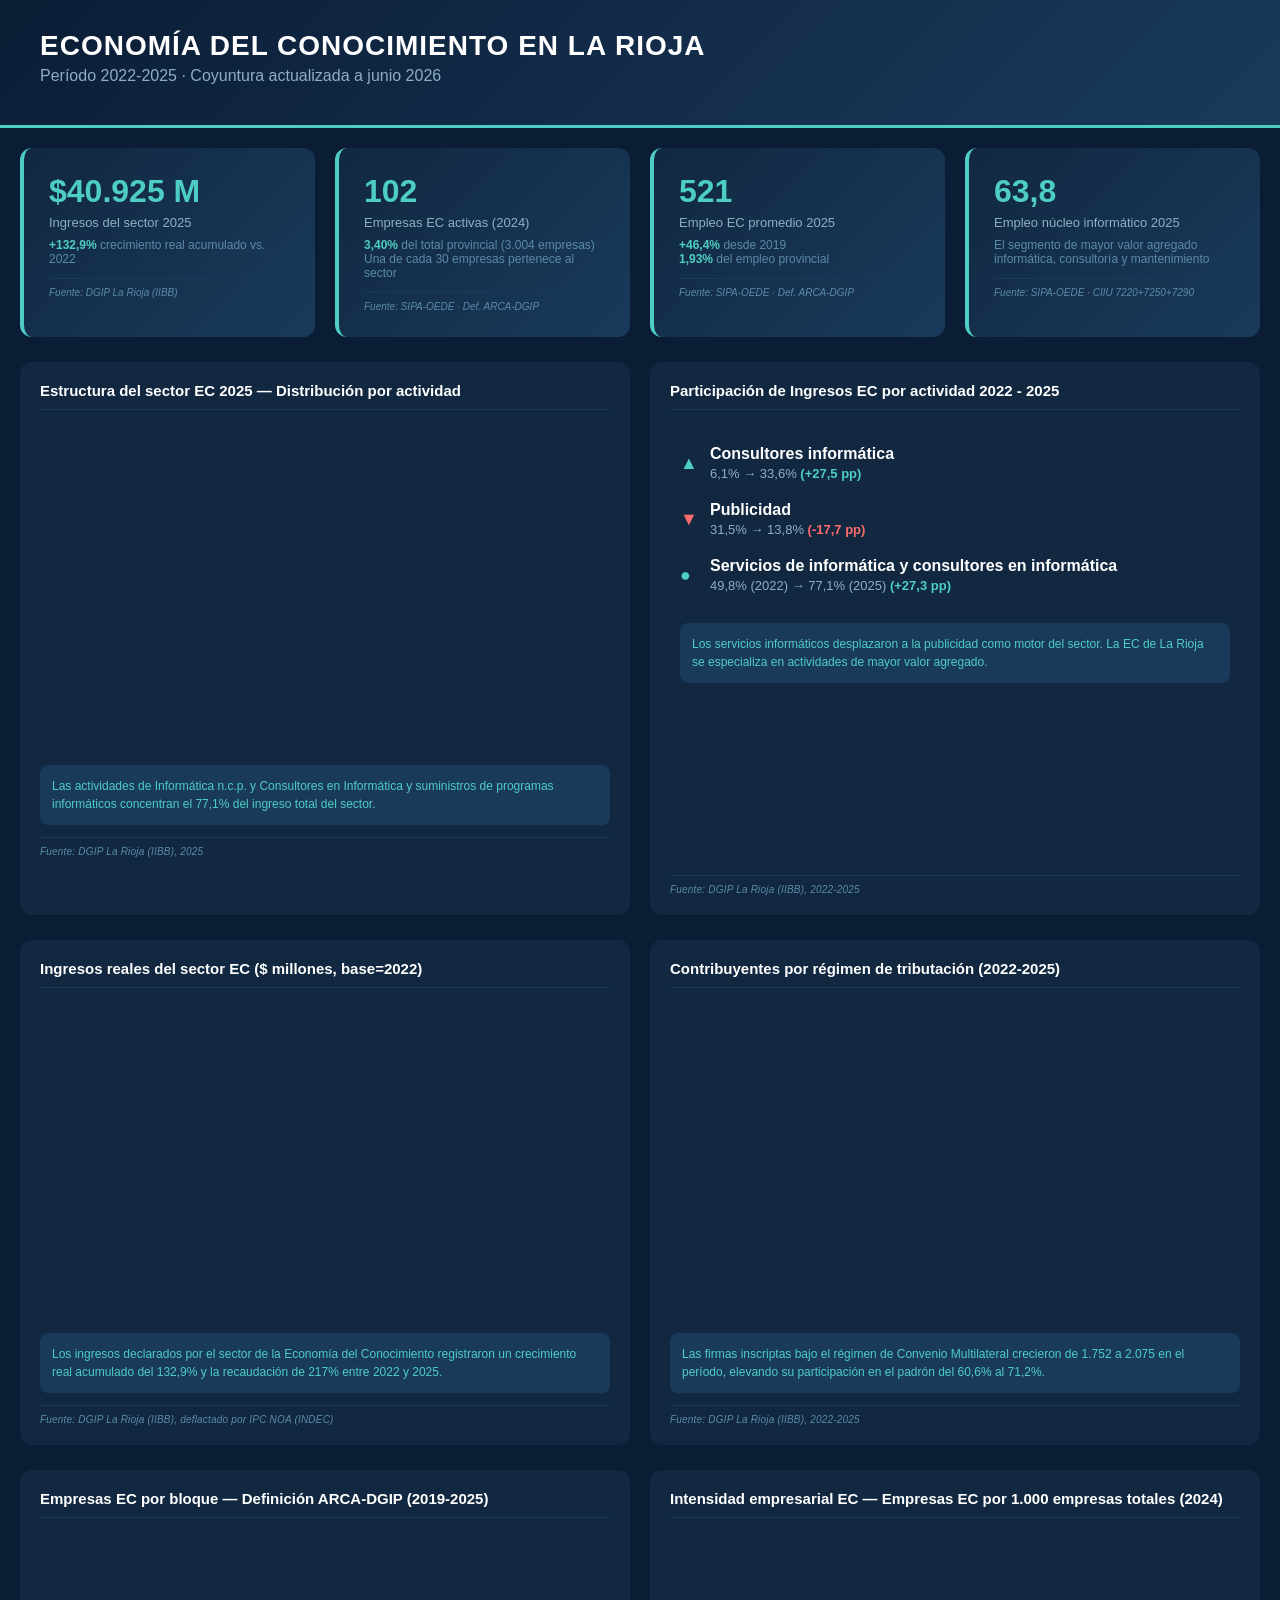
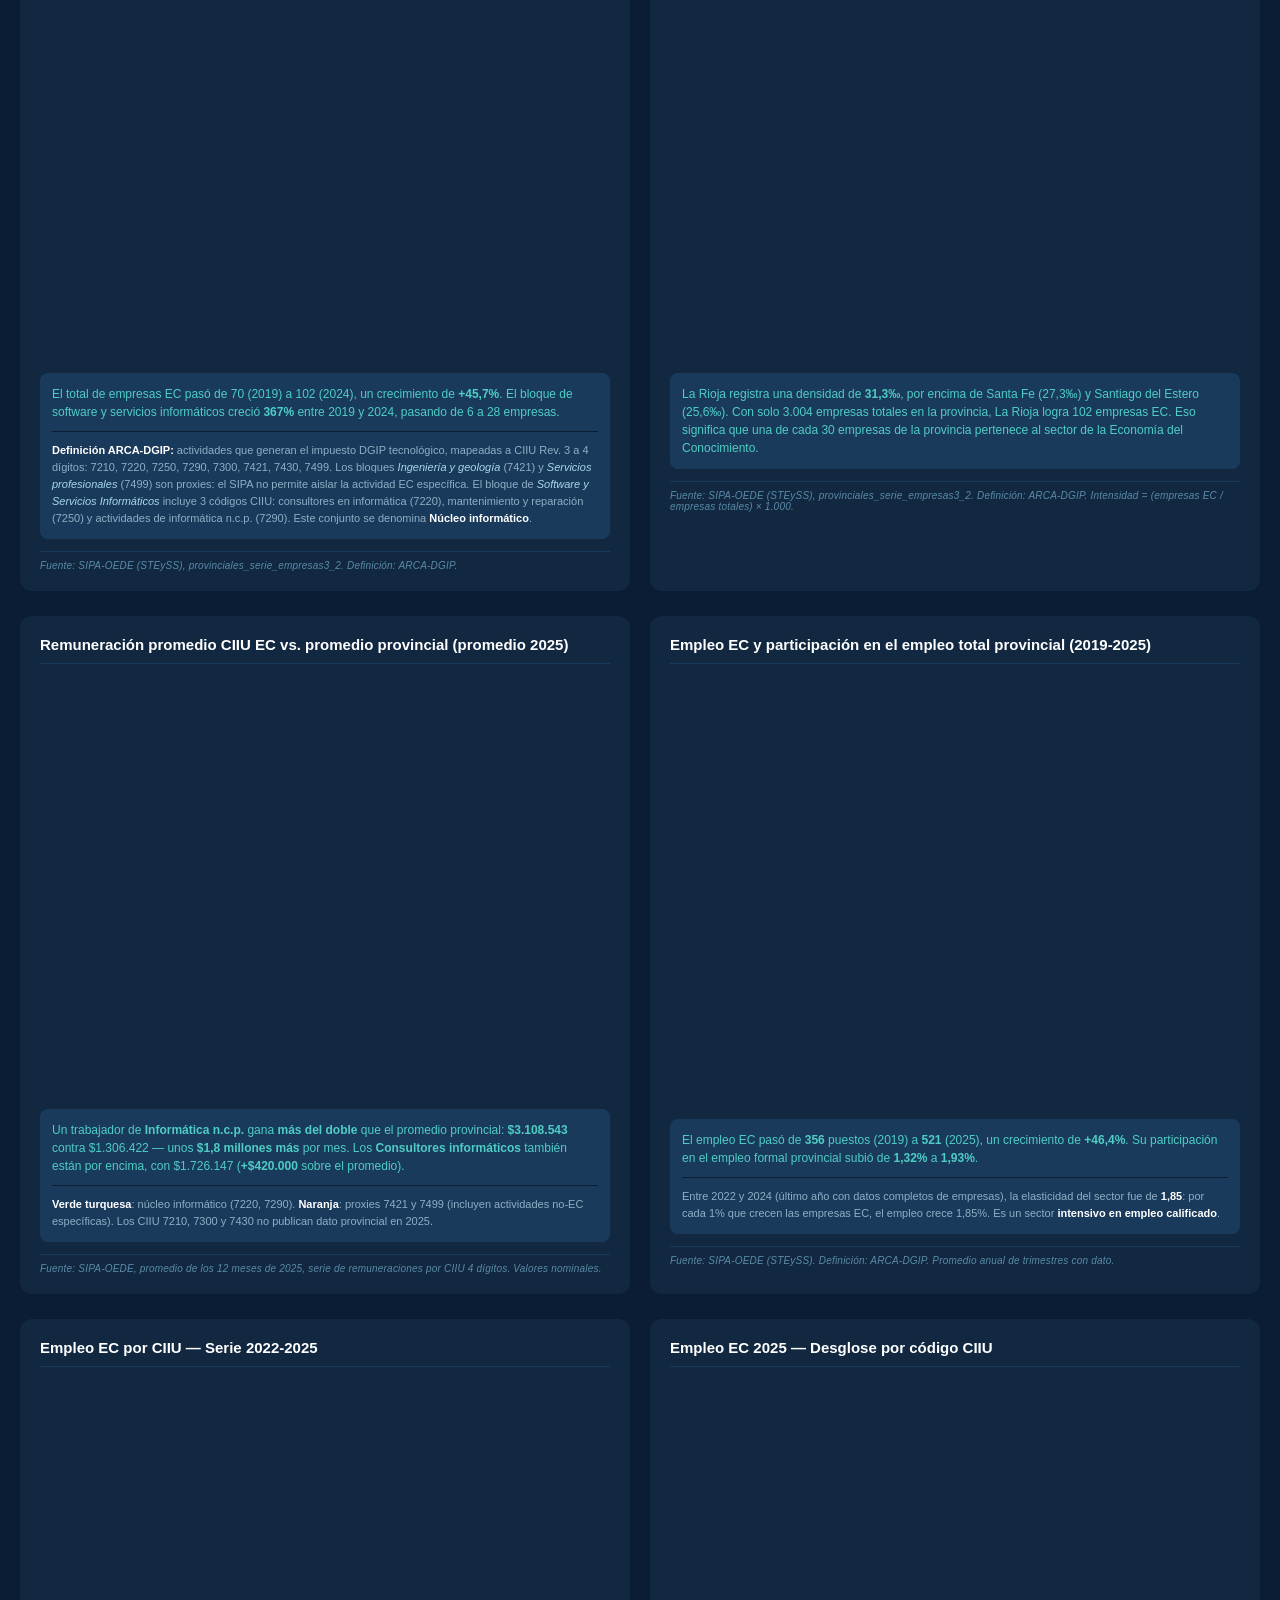
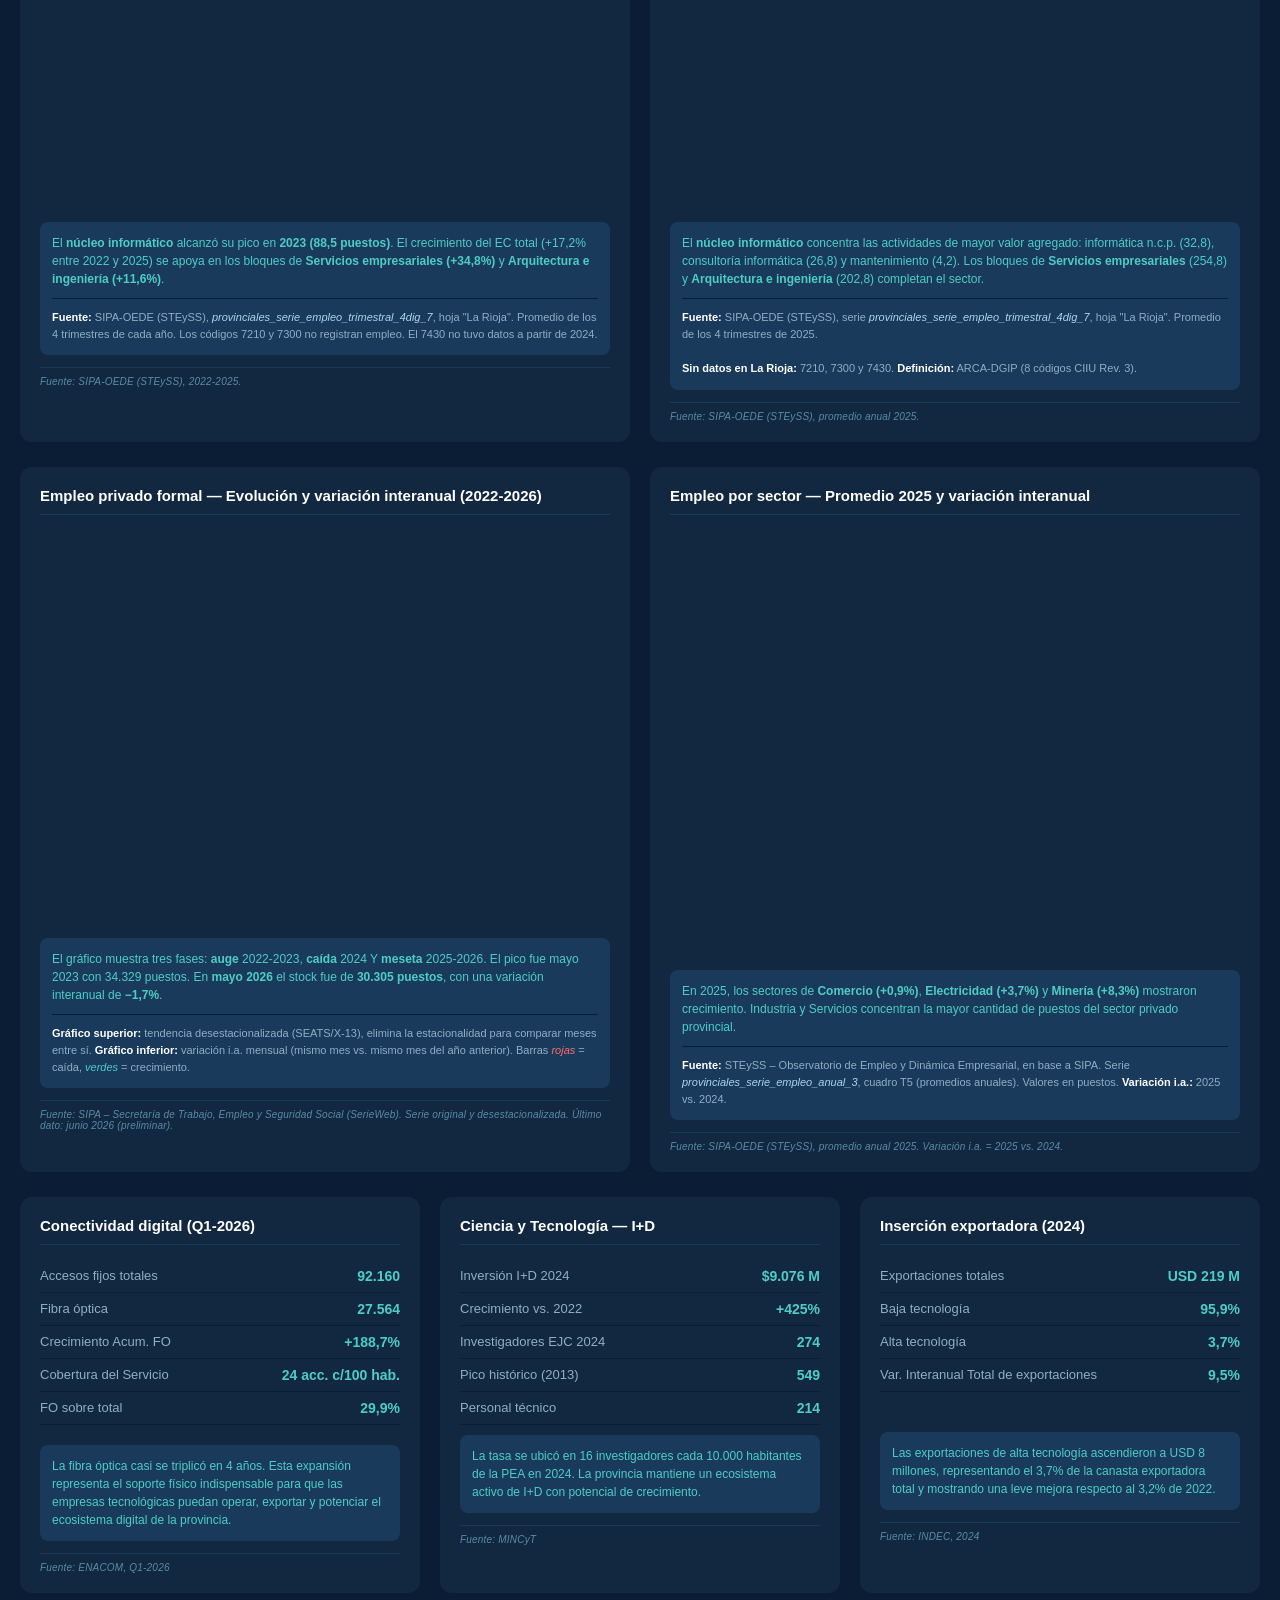
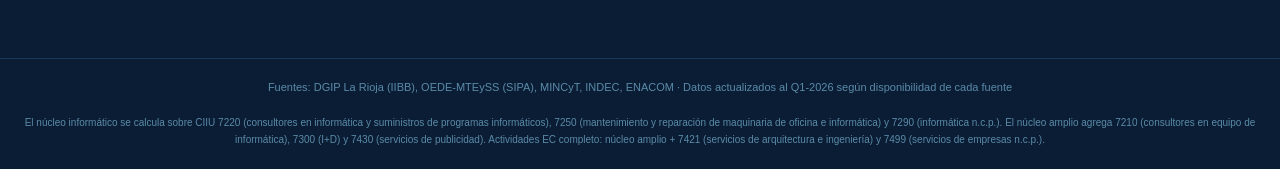
==== dashboard/index.html @ 14315d52 "reorganizar datos" ====
<!DOCTYPE html>
<html lang="es">
<head>
    <meta charset="UTF-8">
    <meta name="viewport" content="width=device-width, initial-scale=1.0">
    <meta http-equiv="X-UA-Compatible" content="IE=edge">

    <title>Economía del Conocimiento en La Rioja | 2022-2025</title>

    <script src="https://code.highcharts.com/highcharts.js"></script>
    <script src="https://code.highcharts.com/modules/exporting.js"></script>

    <style>
        * { margin: 0; padding: 0; box-sizing: border-box; }

        body {
            font-family: "Segoe UI", Tahoma, Geneva, Verdana, sans-serif;
            background: #0B1D35;
            color: #FFFFFF;
        }

        .header {
            background: linear-gradient(135deg, #0B1D35 0%, #1A3A5C 100%);
            padding: 30px 40px;
            border-bottom: 3px solid #4ECDC4;
        }
        .header h1 { font-size: 28px; font-weight: 700; letter-spacing: 1px; }
        .header h2 { font-size: 16px; color: #8EAFC4; font-weight: 400; margin-top: 5px; }
        .header .institucional { font-size: 12px; color: #5A8BA8; margin-top: 10px; }

        .container { width: 100%; max-width: 1400px; margin: 0 auto; padding: 20px; }

        .kpi-row {
            display: grid;
            grid-template-columns: repeat(4, 1fr);
            gap: 20px;
            margin-bottom: 25px;
        }
        .kpi-card {
            background: linear-gradient(135deg, #112840 0%, #1A3A5C 100%);
            border-radius: 12px;
            padding: 25px;
            border-left: 4px solid #4ECDC4;
        }
        .kpi-card .number { font-size: 32px; font-weight: 700; color: #4ECDC4; }
        .kpi-card .label { font-size: 13px; color: #8EAFC4; margin-top: 5px; }
        .kpi-card .sub { font-size: 12px; color: #5A8BA8; margin-top: 8px; }
        .kpi-card .sub span { color: #4ECDC4; font-weight: 600; }
        .kpi-card .sub span.neg { color: #FF6B6B; }
        .kpi-card .kpi-source {
            font-size: 10px;
            color: #5A8BA8;
            margin-top: 12px;
            padding-top: 8px;
            border-top: 1px solid #1A3A5C;
            font-style: italic;
        }

        .chart-row {
            display: grid;
            grid-template-columns: 1fr 1fr;
            gap: 20px;
            margin-bottom: 25px;
        }
        .chart-row-3 {
            display: grid;
            grid-template-columns: 1fr 1fr 1fr;
            gap: 20px;
            margin-bottom: 25px;
        }
        .chart-box {
            background: #112840;
            border-radius: 12px;
            padding: 20px;
        }
        .chart-box h3 {
            font-size: 15px;
            color: #FFFFFF;
            margin-bottom: 15px;
            border-bottom: 1px solid #1A3A5C;
            padding-bottom: 10px;
        }
        .chart-container { width: 100%; height: 320px; }
        .chart-container-tall { width: 100%; height: 420px; }

        .chart-source {
            font-size: 10px;
            color: #5A8BA8;
            margin-top: 12px;
            padding-top: 8px;
            border-top: 1px solid #1A3A5C;
            font-style: italic;
            letter-spacing: 0.2px;
        }

        .info-card {
            background: #112840;
            border-radius: 12px;
            padding: 20px;
        }
        .info-card h3 {
            font-size: 15px;
            color: #FFFFFF;
            margin-bottom: 15px;
            border-bottom: 1px solid #1A3A5C;
            padding-bottom: 10px;
        }
        .info-item {
            display: flex;
            justify-content: space-between;
            align-items: center;
            gap: 10px;
            padding: 8px 0;
            border-bottom: 1px solid #0B1D35;
        }
        .info-item .key { color: #8EAFC4; font-size: 13px; }
        .info-item .value { color: #4ECDC4; font-weight: 600; font-size: 14px; text-align: right; }

        .highlight-box {
            background: #1A3A5C;
            border-radius: 8px;
            padding: 12px;
            margin-top: 10px;
        }
        .highlight-box .alert { color: #FF6B6B; font-size: 12px; line-height: 1.5; }
        .highlight-box .positive { color: #4ECDC4; font-size: 12px; line-height: 1.5; }
        .highlight-box .nota {
            color: #8EAFC4;
            font-size: 11px;
            line-height: 1.55;
            margin-top: 10px;
            padding-top: 10px;
            border-top: 1px solid #0B1D35;
        }
        .highlight-box .nota strong { color: #FFFFFF; }
        .highlight-box .nota em { color: #A8D8EA; font-style: italic; }

        .transform-item {
            display: flex;
            align-items: center;
            gap: 10px;
            padding: 10px 0;
        }
        .transform-item .arrow-up { color: #4ECDC4; font-size: 20px; }
        .transform-item .arrow-down { color: #FF6B6B; font-size: 20px; }
        .transform-item .detail { font-size: 13px; color: #8EAFC4; margin-top: 3px; }
        .transform-item .pct { font-size: 18px; font-weight: 700; min-width: 20px; }

        .footer {
            text-align: center;
            padding: 20px;
            color: #5A8BA8;
            font-size: 11px;
            line-height: 1.6;
            border-top: 1px solid #1A3A5C;
            margin-top: 20px;
        }

        @media (max-width: 1100px) {
            .kpi-row { grid-template-columns: repeat(2, 1fr); }
            .chart-row-3 { grid-template-columns: 1fr; }
        }
        @media (max-width: 800px) {
            .chart-row { grid-template-columns: 1fr; }
            .kpi-row { grid-template-columns: 1fr; }
            .header { padding: 25px 20px; }
            .header h1 { font-size: 22px; }
            .container { padding: 15px; }
        }
    </style>
</head>

<body>

<div class="header">
    <h1>ECONOMÍA DEL CONOCIMIENTO EN LA RIOJA</h1>
    <h2>Período 2022-2025 · Coyuntura actualizada a junio 2026</h2>
    <div class="institucional"></div>
</div>

<div class="container">

    <div class="kpi-row">
        <div class="kpi-card">
            <div class="number">$40.925 M</div>
            <div class="label">Ingresos del sector 2025</div>
            <div class="sub"><span>+132,9%</span> crecimiento real acumulado vs. 2022</div>
            <div class="kpi-source">Fuente: DGIP La Rioja (IIBB)</div>
        </div>
       <div class="kpi-card">
    <div class="number">102</div>
    <div class="label">Empresas EC activas (2024)</div>
    <div class="sub"><span>3,40%</span> del total provincial (3.004 empresas)<br>
        Una de cada 30 empresas pertenece al sector</div>
    <div class="kpi-source">Fuente: SIPA-OEDE · Def. ARCA-DGIP</div>
</div>
        <div class="kpi-card">
            <div class="number">521</div>
            <div class="label">Empleo EC promedio 2025</div>
            <div class="sub"><span>+46,4%</span> desde 2019<br>
                <span>1,93%</span> del empleo provincial</div>
            <div class="kpi-source">Fuente: SIPA-OEDE · Def. ARCA-DGIP</div>
        </div>
        <div class="kpi-card">
            <div class="number">63,8</div>
            <div class="label">Empleo núcleo informático 2025</div>
            <div class="sub">El segmento de mayor valor agregado<br>
                informática, consultoría y mantenimiento</div>
            <div class="kpi-source">Fuente: SIPA-OEDE · CIIU 7220+7250+7290</div>
        </div>
    </div>

   
    <div class="chart-row">

        <div class="chart-box">
            <h3>Estructura del sector EC 2025 — Distribución por actividad</h3>
            <div id="chart-donut" class="chart-container"></div>
            <div class="highlight-box" style="margin-top:20px;">
                <div class="positive">
                    Las actividades de Informática n.c.p. y Consultores en
                    Informática y suministros de programas informáticos
                    concentran el 77,1% del ingreso total del sector.
                </div>
            </div>
            <div class="chart-source">Fuente: DGIP La Rioja (IIBB), 2025</div>
        </div>

        <div class="chart-box">
            <h3>Participación de Ingresos EC por actividad 2022 - 2025</h3>
            <div style="padding: 10px;">

                <div class="transform-item">
                    <span class="arrow-up pct" style="color:#4ECDC4;">▲</span>
                    <div>
                        <div style="font-size:16px; font-weight:700;">Consultores informática</div>
                        <div class="detail">
                            6,1% → 33,6%
                            <span style="color:#4ECDC4; font-weight:600;">(+27,5 pp)</span>
                        </div>
                    </div>
                </div>

                <div class="transform-item">
                    <span class="arrow-down pct" style="color:#FF6B6B;">▼</span>
                    <div>
                        <div style="font-size:16px; font-weight:700;">Publicidad</div>
                        <div class="detail">
                            31,5% → 13,8%
                            <span style="color:#FF6B6B; font-weight:600;">(-17,7 pp)</span>
                        </div>
                    </div>
                </div>

                <div class="transform-item">
                    <span class="arrow-up pct" style="color:#4ECDC4;">●</span>
                    <div>
                        <div style="font-size:16px; font-weight:700;">
                            Servicios de informática y consultores en informática
                        </div>
                        <div class="detail">
                            49,8% (2022) → 77,1% (2025)
                            <span style="color:#4ECDC4; font-weight:600;">(+27,3 pp)</span>
                        </div>
                    </div>
                </div>

                <div class="highlight-box" style="margin-top:20px;">
                    <div class="positive">
                        Los servicios informáticos desplazaron a la publicidad
                        como motor del sector. La EC de La Rioja se especializa
                        en actividades de mayor valor agregado.
                    </div>
                </div>

                <div id="chart-transform" class="chart-container"
                     style="height:160px; margin-top:10px;"></div>

            </div>
            <div class="chart-source">Fuente: DGIP La Rioja (IIBB), 2022-2025</div>
        </div>

    </div>

    <div class="chart-row">

        <div class="chart-box">
            <h3>Ingresos reales del sector EC ($ millones, base=2022)</h3>
            <div id="chart-ingresos" class="chart-container"></div>
            <div class="highlight-box">
                <div class="positive">
                    Los ingresos declarados por el sector de la Economía
                    del Conocimiento registraron un crecimiento real acumulado
                    del 132,9% y la recaudación de 217% entre 2022 y 2025.
                </div>
            </div>
            <div class="chart-source">Fuente: DGIP La Rioja (IIBB), deflactado por IPC NOA (INDEC)</div>
        </div>

        <div class="chart-box">
            <h3>Contribuyentes por régimen de tributación (2022-2025)</h3>
            <div id="chart-contribuyentes" class="chart-container"></div>
            <div class="highlight-box">
                <div class="positive">
                    Las firmas inscriptas bajo el régimen de Convenio
                    Multilateral crecieron de 1.752 a 2.075 en el período,
                    elevando su participación en el padrón del 60,6% al 71,2%.
                </div>
            </div>
            <div class="chart-source">Fuente: DGIP La Rioja (IIBB), 2022-2025</div>
        </div>

    </div>

   
    <div class="chart-row">

        <div class="chart-box">
            <h3>Empresas EC por bloque — Definición ARCA-DGIP (2019-2025)</h3>
            <div id="chart-empresas" class="chart-container-tall"></div>
            <div class="highlight-box" style="margin-top:20px;">
                <div class="positive">
                    El total de empresas EC pasó de 70 (2019) a 102 (2024),
                    un crecimiento de <strong>+45,7%</strong>. El bloque de
                    software y servicios informáticos creció <strong>367%</strong>
                    entre 2019 y 2024, pasando de 6 a 28 empresas.
                </div>
                <div class="nota">
                    <strong>Definición ARCA-DGIP:</strong> actividades que
                    generan el impuesto DGIP tecnológico, mapeadas a CIIU
                    Rev. 3 a 4 dígitos: 7210, 7220, 7250, 7290, 7300, 7421,
                    7430, 7499. Los bloques <em>Ingeniería y geología</em>
                    (7421) y <em>Servicios profesionales</em> (7499) son
                    proxies: el SIPA no permite aislar la actividad EC
                    específica. El bloque de <em>Software y Servicios Informáticos</em> incluye 3 códigos CIIU: consultores en informática (7220), mantenimiento y reparación (7250) y actividades de informática n.c.p. (7290). Este conjunto se denomina <strong>Núcleo informático</strong>.
                </div>
            </div>
            <div class="chart-source">
                Fuente: SIPA-OEDE (STEySS), <em>provinciales_serie_empresas3_2</em>.
                Definición: ARCA-DGIP.
            </div>
        </div>

        <div class="chart-box">
            <h3>Intensidad empresarial EC — Empresas EC por 1.000 empresas totales (2024)</h3>
            <div id="chart-intensidad" class="chart-container-tall"></div>
            <div class="highlight-box" style="margin-top:20px;">
                <div class="positive">
                    La Rioja registra una densidad de <strong>31,3‰</strong>,
                    por encima de Santa Fe (27,3‰) y Santiago del Estero
                    (25,6‰). Con solo 3.004 empresas totales en la provincia,
                    La Rioja logra 102 empresas EC. Eso significa que una de
                    cada 30 empresas de la provincia pertenece al sector de
                    la Economía del Conocimiento.
                </div>
            </div>
            <div class="chart-source">
                Fuente: SIPA-OEDE (STEySS), <em>provinciales_serie_empresas3_2</em>.
                Definición: ARCA-DGIP. Intensidad = (empresas EC / empresas totales) × 1.000.
            </div>
        </div>

    </div>

   
    <div class="chart-row">

        <div class="chart-box">
            <h3>Remuneración promedio CIIU EC vs. promedio provincial (promedio 2025)</h3>
            <div id="chart-salarios" class="chart-container-tall"></div>
            <div class="highlight-box">
                <div class="positive">
                    Un trabajador de <strong>Informática n.c.p.</strong> gana
                    <strong>más del doble</strong> que el promedio provincial:
                    <strong>$3.108.543</strong> contra $1.306.422 — unos
                    <strong>$1,8 millones más</strong> por mes. Los
                    <strong>Consultores informáticos</strong> también están por
                    encima, con $1.726.147 (<strong>+$420.000</strong> sobre el
                    promedio).
                </div>
                <div class="nota">
                    <strong>Verde turquesa</strong>: núcleo informático (7220, 7290).
                    <strong>Naranja</strong>: proxies 7421 y 7499 (incluyen
                    actividades no-EC específicas). Los CIIU 7210, 7300 y 7430
                    no publican dato provincial en 2025.
                </div>
            </div>
            <div class="chart-source">
                Fuente: SIPA-OEDE, promedio de los 12 meses de 2025,
                serie de remuneraciones por CIIU 4 dígitos. Valores nominales.
            </div>
        </div>

        <div class="chart-box">
            <h3>Empleo EC y participación en el empleo total provincial (2019-2025)</h3>
            <div id="chart-empleo-share" class="chart-container-tall"></div>
            <div class="highlight-box" style="margin-top:20px;">
                <div class="positive">
                    El empleo EC pasó de <strong>356</strong> puestos (2019)
                    a <strong>521</strong> (2025), un crecimiento de
                    <strong>+46,4%</strong>. Su participación en el empleo
                    formal provincial subió de <strong>1,32%</strong> a
                    <strong>1,93%</strong>. 
                </div>
                <div class="nota">
                    Entre 2022 y 2024 (último año con datos completos de
                    empresas), la elasticidad del sector fue de
                    <strong>1,85</strong>: por cada 1% que crecen las
                    empresas EC, el empleo crece 1,85%. Es un sector
                    <strong>intensivo en empleo calificado</strong>.
                </div>
            </div>
            <div class="chart-source">
                Fuente: SIPA-OEDE (STEySS). Definición: ARCA-DGIP.
                Promedio anual de trimestres con dato.
            </div>
        </div>

    </div>

   
    <div class="chart-row">

        <div class="chart-box">
            <h3>Empleo EC por CIIU — Serie 2022-2025</h3>
            <div id="chart-empleo-ciiu" class="chart-container-tall" style="height:420px;"></div>
            <div class="highlight-box" style="margin-top:20px;">
                <div class="positive">
                    El <strong>núcleo informático</strong> alcanzó su pico en
                    <strong>2023 (88,5 puestos)</strong>. El crecimiento del EC total
                    (+17,2% entre 2022 y 2025) se apoya en los bloques de
                    <strong>Servicios empresariales (+34,8%)</strong> y
                    <strong>Arquitectura e ingeniería (+11,6%)</strong>.
                </div>
                <div class="nota">
                    <strong>Fuente:</strong> SIPA-OEDE (STEySS),
                    <em>provinciales_serie_empleo_trimestral_4dig_7</em>, hoja "La Rioja".
                    Promedio de los 4 trimestres de cada año.
                    Los códigos 7210 y 7300 no registran empleo. El 7430 no tuvo
                    datos a partir de 2024.
                </div>
            </div>
            <div class="chart-source">
                Fuente: SIPA-OEDE (STEySS), 2022-2025.
            </div>
        </div>

        <div class="chart-box">
            <h3>Empleo EC 2025 — Desglose por código CIIU</h3>
            <div id="chart-empleo-desglose" class="chart-container-tall" style="height:420px;"></div>
            <div class="highlight-box" style="margin-top:20px;">
                <div class="positive">
                    El <strong>núcleo informático</strong> concentra las actividades
                    de mayor valor agregado: informática n.c.p. (32,8), consultoría
                    informática (26,8) y mantenimiento (4,2). Los bloques de
                    <strong>Servicios empresariales</strong> (254,8) y
                    <strong>Arquitectura e ingeniería</strong> (202,8) completan
                    el sector.
                </div>
                <div class="nota">
                    <strong>Fuente:</strong> SIPA-OEDE (STEySS), serie
                    <em>provinciales_serie_empleo_trimestral_4dig_7</em>, hoja "La Rioja".
                    Promedio de los 4 trimestres de 2025.
                    <br><br>
                    <strong>Sin datos en La Rioja:</strong> 7210, 7300 y 7430.
                    <strong>Definición:</strong> ARCA-DGIP (8 códigos CIIU Rev. 3).
                </div>
            </div>
            <div class="chart-source">
                Fuente: SIPA-OEDE (STEySS), promedio anual 2025.
            </div>
        </div>

    </div>

    
    <div class="chart-row">

        <div class="chart-box">
            <h3>Empleo privado formal — Evolución y variación interanual (2022-2026)</h3>

            <div id="chart-empleo-tendencia"
                 style="width:100%; height:210px;"></div>

            <div id="chart-empleo-ia"
                 style="width:100%; height:170px; margin-top:8px;"></div>

            <div class="highlight-box" style="margin-top:20px;">
                <div class="positive">
                    El gráfico muestra tres fases: <strong>auge</strong> 2022-2023, <strong>caída</strong> 2024 Y <strong>meseta</strong> 2025-2026. El pico fue mayo 2023 con 34.329 puestos. En <strong>mayo 2026</strong> el stock fue de <strong>30.305 puestos</strong>, con una variación interanual de <strong>−1,7%</strong>.
                </div>
                <div class="nota">
                    <strong>Gráfico superior:</strong> tendencia
                    desestacionalizada (SEATS/X-13), elimina la estacionalidad
                    para comparar meses entre sí.
                    <strong>Gráfico inferior:</strong> variación i.a. mensual
                    (mismo mes vs. mismo mes del año anterior). Barras
                    <em style="color:#FF6B6B;">rojas</em> = caída,
                    <em style="color:#4ECDC4;">verdes</em> = crecimiento.
                </div>
            </div>
            <div class="chart-source">
                Fuente: SIPA – Secretaría de Trabajo, Empleo y Seguridad Social (SerieWeb).
                Serie original y desestacionalizada. Último dato: junio 2026 (preliminar).
            </div>
        </div>

        <div class="chart-box">
            <h3>Empleo por sector — Promedio 2025 y variación interanual</h3>
            <div id="chart-empleo-sector" class="chart-container-tall"></div>
            <div class="highlight-box" style="margin-top:20px;">
                <div class="positive">
                    En 2025, los sectores de <strong>Comercio (+0,9%)</strong>,
                    <strong>Electricidad (+3,7%)</strong> y <strong>Minería (+8,3%)</strong>
                    mostraron crecimiento. Industria y Servicios concentran la
                    mayor cantidad de puestos del sector privado provincial.
                </div>
                <div class="nota">
                    <strong>Fuente:</strong> STEySS – Observatorio de Empleo y
                    Dinámica Empresarial, en base a SIPA. Serie
                    <em>provinciales_serie_empleo_anual_3</em>, cuadro T5
                    (promedios anuales). Valores en puestos.
                    <strong>Variación i.a.:</strong> 2025 vs. 2024.
                </div>
            </div>
            <div class="chart-source">
                Fuente: SIPA-OEDE (STEySS), promedio anual 2025.
                Variación i.a. = 2025 vs. 2024.
            </div>
        </div>

    </div>

    <div class="chart-row-3">

        <div class="info-card">
            <h3>Conectividad digital (Q1-2026)</h3>
            <div class="info-item">
                <span class="key">Accesos fijos totales</span>
                <span class="value">92.160</span>
            </div>
            <div class="info-item">
                <span class="key">Fibra óptica</span>
                <span class="value">27.564</span>
            </div>
            <div class="info-item">
                <span class="key">Crecimiento Acum. FO</span>
                <span class="value">+188,7%</span>
            </div>
            <div class="info-item">
                <span class="key">Cobertura del Servicio</span>
                <span class="value">24 acc. c/100 hab.</span>
            </div>
            <div class="info-item">
                <span class="key">FO sobre total</span>
                <span class="value">29,9%</span>
            </div>
            <div class="highlight-box" style="margin-top:20px;">
                <div class="positive">
                    La fibra óptica casi se triplicó en 4 años.
                    Esta expansión representa el soporte físico indispensable
                    para que las empresas tecnológicas puedan operar,
                    exportar y potenciar el ecosistema digital de la provincia.
                </div>
            </div>
            <div class="chart-source">Fuente: ENACOM, Q1-2026</div>
        </div>

        <div class="info-card">
            <h3>Ciencia y Tecnología — I+D</h3>
            <div class="info-item">
                <span class="key">Inversión I+D 2024</span>
                <span class="value">$9.076 M</span>
            </div>
            <div class="info-item">
                <span class="key">Crecimiento vs. 2022</span>
                <span class="value">+425%</span>
            </div>
            <div class="info-item">
                <span class="key">Investigadores EJC 2024</span>
                <span class="value">274</span>
            </div>
            <div class="info-item">
                <span class="key">Pico histórico (2013)</span>
                <span class="value">549</span>
            </div>
            <div class="info-item">
                <span class="key">Personal técnico</span>
                <span class="value">214</span>
            </div>
            <div class="highlight-box">
                <div class="positive">
                    La tasa se ubicó en 16 investigadores cada 10.000
                    habitantes de la PEA en 2024. La provincia mantiene un
                    ecosistema activo de I+D con potencial de crecimiento.
                </div>
            </div>
            <div class="chart-source">Fuente: MINCyT</div>
        </div>

        <div class="info-card">
            <h3>Inserción exportadora (2024)</h3>
            <div class="info-item">
                <span class="key">Exportaciones totales</span>
                <span class="value">USD 219 M</span>
            </div>
            <div class="info-item">
                <span class="key">Baja tecnología</span>
                <span class="value">95,9%</span>
            </div>
            <div class="info-item">
                <span class="key">Alta tecnología</span>
                <span class="value">3,7%</span>
            </div>
            <div class="info-item">
                <span class="key">Var. Interanual Total de exportaciones</span>
                <span class="value">9,5%</span>
            </div>
            <div class="highlight-box" style="margin-top:40px;">
                <div class="positive">
                    Las exportaciones de alta tecnología ascendieron a
                    USD 8 millones, representando el 3,7% de la canasta
                    exportadora total y mostrando una leve mejora respecto
                    al 3,2% de 2022.
                </div>
            </div>
            <div class="chart-source">Fuente: INDEC, 2024</div>
        </div>

    </div>

</div>

<div class="footer">
    Fuentes: DGIP La Rioja (IIBB), OEDE-MTEySS (SIPA),
    MINCyT, INDEC, ENACOM · Datos actualizados al Q1-2026
    según disponibilidad de cada fuente
    <br><br>
    <span style="font-size:10px; color:#5A8BA8;">
    El núcleo informático se calcula sobre CIIU 7220 (consultores en informática y suministros de programas informáticos),
    7250 (mantenimiento y reparación de maquinaria de oficina e informática) y 7290 (informática n.c.p.).
    El núcleo amplio agrega 7210 (consultores en equipo de informática), 7300 (I+D) y 7430 (servicios de publicidad).
    Actividades EC completo: núcleo amplio + 7421 (servicios de arquitectura e ingeniería) y 7499 (servicios de empresas n.c.p.).
    </span>
</div>

<script>

    Highcharts.setOptions({
        chart: {
            backgroundColor: "transparent",
            style: { fontFamily: "Segoe UI, sans-serif" }
        },
        title: { style: { color: "#FFFFFF", fontSize: "14px" } },
        subtitle: { style: { color: "#8EAFC4" } },
        xAxis: {
            labels: { style: { color: "#8EAFC4" } },
            gridLineColor: "#1A3A5C",
            lineColor: "#1A3A5C"
        },
        yAxis: {
            labels: { style: { color: "#8EAFC4" } },
            gridLineColor: "#1A3A5C",
            title: { style: { color: "#8EAFC4" } }
        },
        legend: {
            itemStyle: { color: "#8EAFC4" },
            itemHoverStyle: { color: "#FFFFFF" }
        },
        tooltip: {
            backgroundColor: "#1A3A5C",
            style: { color: "#FFFFFF" },
            borderColor: "#4ECDC4"
        },
        credits: { enabled: false }
    });


  
    Highcharts.chart("chart-donut", {

        chart: { type: "pie" },
        title: { text: "" },
        subtitle: {
            text: "Top 2 IT concentran 77,1% del ingreso",
            align: "center"
        },
        plotOptions: {
            pie: {
                innerSize: "55%",
                dataLabels: {
                    enabled: true,
                    format: "{point.name}: {point.percentage:.1f}%",
                    style: {
                        color: "#8EAFC4",
                        fontSize: "11px",
                        textOutline: "none"
                    }
                }
            }
        },
        series: [{
            name: "Participación",
            data: [
                { name: "Informática n.c.p.", y: 43.5, color: "#4ECDC4" },
                { name: "Consultores informática", y: 33.6, color: "#2A9D8F" },
                { name: "Publicidad", y: 13.8, color: "#6CB4D9" },
                { name: "I+D Cs. médicas", y: 3.0, color: "#A8D8EA" },
                { name: "Reparación equipos", y: 2.5, color: "#1A6B8A" },
                { name: "Otros", y: 3.6, color: "#0D2B4B" }
            ]
        }]
    });



    Highcharts.chart("chart-ingresos", {

        chart: { type: "column" },
        title: { text: "" },
        xAxis: { categories: ["2022", "2023", "2024", "2025"] },
        yAxis: { title: { text: "$ millones (base dic-2022)" } },
        plotOptions: {
            column: {
                dataLabels: {
                    enabled: true,
                    format: "${point.y:,.0f} M",
                    style: {
                        color: "#4ECDC4",
                        textOutline: "none",
                        fontWeight: "bold"
                    }
                }
            }
        },
        legend: { enabled: false },
        series: [{
            name: "Ingreso real",
            data: [1694, 2342, 3051, 3945],
            color: {
                linearGradient: { x1: 0, y1: 0, x2: 0, y2: 1 },
                stops: [[0, "#4ECDC4"], [1, "#1A6B8A"]]
            }
        }]
    });


 
    Highcharts.chart("chart-salarios", {

        chart: { type: "bar" },
        title: { text: "" },
        xAxis: {
            categories: [
                "Informática n.c.p. (7290)",
                "Consultores inform. (7220)",
                "Arquitectura/ing. (7421) [proxy]",
                "Servicios prof. (7499) [proxy]"
            ],
            labels: { style: { color: "#8EAFC4", fontSize: "11px" } }
        },
        yAxis: {
            title: {
                text: "Salario promedio 2025",
                style: { color: "#8EAFC4" }
            },
            labels: {
                style: { color: "#8EAFC4" },
                format: "${value:,.0f}"
            },
            plotLines: [{
                value: 1306422,
                color: "#FF6B6B",
                width: 2,
                dashStyle: "Dash",
                zIndex: 5,
                label: {
                    text: "Prom. prov. $1,31 M",
                    align: "right",
                    x: -8,
                    y: -4,
                    style: { color: "#FF6B6B", fontSize: "10px", fontWeight: "600" }
                }
            }]
        },
        legend: { enabled: false },
        tooltip: {
            formatter: function () {
                const prom = 1306422;
                const prima = (this.y / prom - 1) * 100;
                const signo = prima >= 0 ? "+" : "";
                return '<b>' + this.x + '</b><br/>' +
                       'Salario: <b>$' + this.y.toLocaleString('es-AR') + '</b><br/>' +
                       'vs. provincial: <b>' + signo + prima.toFixed(1) + '%</b>';
            }
        },
        plotOptions: {
            bar: {
                borderRadius: 3,
                dataLabels: {
                    enabled: true,
                    format: "${point.y:,.0f}",
                    inside: false,
                    style: {
                        color: "#8EAFC4",
                        textOutline: "none",
                        fontSize: "11px",
                        fontWeight: "600"
                    }
                }
            }
        },
        series: [{
            name: "Salario promedio 2025",
            data: [
                { y: 3108543, color: "#4ECDC4" },
                { y: 1726147, color: "#4ECDC4" },
                { y: 1016111, color: "#E8A33D" },
                { y: 978907,  color: "#E8A33D" }
            ]
        }]
    });



    // ==========================================================
    // EMPLEO EC POR CIIU — Serie 2022-2025
    // Leyenda coincide con colores de las barras del núcleo
    // ==========================================================
    Highcharts.chart("chart-empleo-ciiu", {

        chart: {
            type: "bar",
            height: 420,
            marginLeft: 160
        },
        title: { text: "" },
        xAxis: {
            categories: [
                "7499 Servicios empresariales",
                "7421 Arquitectura e ingeniería",
                "7290 Informática n.c.p.",
                "7220 Consultores informática",
                "7250 Mantenimiento"
            ],
            labels: {
                style: { color: "#8EAFC4", fontSize: "11px" }
            },
            lineColor: "#1A3A5C"
        },
        yAxis: {
            title: {
                text: "Puestos de trabajo (promedio anual)",
                style: { color: "#8EAFC4", fontSize: "11px" }
            },
            labels: {
                style: { color: "#8EAFC4", fontSize: "10px" },
                format: "{value:,.0f}"
            },
            gridLineColor: "#1A3A5C"
        },
        legend: {
            enabled: true,
            align: "center",
            verticalAlign: "top",
            itemStyle: { color: "#8EAFC4" },
            itemHoverStyle: { color: "#FFFFFF" }
        },
        tooltip: {
            shared: true,
            formatter: function () {
                let s = '<b>' + this.x + '</b>';
                this.points.forEach(function (p) {
                    s += '<br/><span style="color:' + p.color + '">●</span> ' +
                         p.series.name + ': <b>' + p.y.toFixed(1) + '</b>';
                });
                return s;
            }
        },
        plotOptions: {
            bar: {
                borderRadius: 2,
                groupPadding: 0.1,
                pointPadding: 0.05,
                dataLabels: {
                    enabled: true,
                    format: "{point.y:.0f}",
                    style: {
                        color: "#FFFFFF",
                        textOutline: "none",
                        fontSize: "9px",
                        fontWeight: "600"
                    }
                }
            }
        },
        series: [
            {
                name: "2022",
                color: "#A8E6E0",
                data: [
                    { y: 189.0, color: "#C4D4E0" },
                    { y: 181.8, color: "#C4D4E0" },
                    { y: 26.2 },
                    { y: 39.2 },
                    { y: 0.0 }
                ]
            },
            {
                name: "2023",
                color: "#7FD9D2",
                data: [
                    { y: 220.2, color: "#A8C4D4" },
                    { y: 192.2, color: "#A8C4D4" },
                    { y: 32.5 },
                    { y: 45.5 },
                    { y: 10.5 }
                ]
            },
            {
                name: "2024",
                color: "#4ECDC4",
                data: [
                    { y: 257.8, color: "#8EAFC4" },
                    { y: 172.5, color: "#8EAFC4" },
                    { y: 32.0 },
                    { y: 29.2 },
                    { y: 14.2 }
                ]
            },
            {
                name: "2025",
                color: "#2A9D8F",
                data: [
                    { y: 254.8, color: "#6B8FA8" },
                    { y: 202.8, color: "#6B8FA8" },
                    { y: 32.8 },
                    { y: 26.8 },
                    { y: 4.2 }
                ]
            }
        ],
        subtitle: {
            text: 'La leyenda muestra el tono de cada año en el <b style="color:#4ECDC4">núcleo informático</b> · Las barras <b style="color:#8EAFC4">gris azulado</b> son proxies',
            align: "left",
            style: { color: "#5A8BA8", fontSize: "10px" }
        }
    });


    // ==========================================================
    // EMPLEO EC 2025 — Desglose por código CIIU
    // ==========================================================
    Highcharts.chart("chart-empleo-desglose", {

        chart: {
            type: "bar",
            height: 420,
            marginLeft: 200
        },
        title: { text: "" },
        xAxis: {
            categories: [
                "7499 Servicios empresariales",
                "7421 Arquitectura e ingeniería",
                "7290 Informática n.c.p.",
                "7220 Consultores informática",
                "7250 Mantenimiento"
            ],
            labels: {
                style: { color: "#8EAFC4", fontSize: "11px" }
            },
            lineColor: "#1A3A5C"
        },
        yAxis: {
            title: {
                text: "Puestos de trabajo (promedio 2025)",
                style: { color: "#8EAFC4", fontSize: "11px" }
            },
            labels: {
                style: { color: "#8EAFC4", fontSize: "10px" },
                format: "{value:,.0f}"
            },
            gridLineColor: "#1A3A5C"
        },
        legend: { enabled: false },
        tooltip: {
            formatter: function () {
                const total = 521.4;
                const tipo = this.point.tipo;
                const pct = (this.y / total * 100).toFixed(1);
                const color = tipo === "Núcleo informático" ? "#4ECDC4" : "#8EAFC4";
                return '<b>' + this.x + '</b><br/>' +
                       'Tipo: <b style="color:' + color + '">' + tipo + '</b><br/>' +
                       'Puestos 2025: <b>' + this.y.toFixed(1) + '</b><br/>' +
                       '% del EC total: <b>' + pct + '%</b>';
            }
        },
        plotOptions: {
            bar: {
                borderRadius: 4,
                dataLabels: {
                    enabled: true,
                    inside: false,
                    align: "right",
                    x: 8,
                    style: {
                        color: "#FFFFFF",
                        textOutline: "none",
                        fontWeight: "600",
                        fontSize: "11px"
                    },
                    formatter: function () {
                        return this.y.toFixed(1);
                    }
                }
            }
        },
        series: [{
            name: "Empleo 2025",
            data: [
                { y: 254.8, color: "#8EAFC4", tipo: "Proxy" },
                { y: 202.8, color: "#8EAFC4", tipo: "Proxy" },
                { y: 32.8,  color: "#4ECDC4", tipo: "Núcleo informático" },
                { y: 26.8,  color: "#4ECDC4", tipo: "Núcleo informático" },
                { y: 4.2,   color: "#4ECDC4", tipo: "Núcleo informático" }
            ]
        }],
        subtitle: {
            text: 'Turquesa: núcleo informático (63,8 puestos) · Gris azulado: proxies (457,6 puestos)',
            align: "left",
            style: { color: "#5A8BA8", fontSize: "10px" }
        }
    });


    
    Highcharts.chart("chart-empresas", {

        chart: { type: "column" },
        title: { text: "" },
        xAxis: {
            categories: ["2019", "2020", "2021", "2022", "2024", "2025"],
            labels: { style: { color: "#8EAFC4" } }
        },
        yAxis: {
            title: { text: "Cantidad de empresas" },
            stackLabels: {
                enabled: true,
                style: {
                    color: "#FFFFFF",
                    fontWeight: "bold",
                    textOutline: "none"
                },
                formatter: function () {
                    return this.total === null ? "" : this.total;
                }
            }
        },
        plotOptions: {
            column: {
                stacking: "normal",
                dataLabels: {
                    enabled: true,
                    style: {
                        color: "#1A1A1A",
                        textOutline: "none",
                        fontWeight: "bold",
                        fontSize: "10px"
                    },
                    formatter: function () {
                        return this.y === null || this.y === 0 ? "" : this.y;
                    }
                }
            }
        },
        series: [
            {
                name: "Software y SI",
                data: [6, 11, 17, 25, 28, 25],
                color: "#4ECDC4"
            },
            {
                name: "Ingeniería y geología (proxy)",
                data: [29, 22, 25, 26, 31, 28],
                color: "#2A9D8F"
            },
            {
                name: "Servicios profesionales (proxy)",
                data: [29, 32, 28, 40, 38, 31],
                color: "#6CB4D9"
            },
            {
                name: "Publicidad",
                data: [6, 0, 4, 4, 5, 0],
                color: "#1A6B8A"
            }
        ],
        subtitle: {
            text: "2023: sin datos de empresas en la fuente (SIPA-OEDE). 2025: preliminar.",
            align: "left"
        }
    });



    Highcharts.chart("chart-empleo-share", {

        chart: { type: "column" },
        title: { text: "" },
        xAxis: {
            categories: ["2019", "2020", "2021", "2022", "2023", "2024", "2025"]
        },
        yAxis: [
            {
                title: { text: "Empleo EC (puestos)", style: { color: "#4ECDC4" } },
                labels: { style: { color: "#4ECDC4" } },
                gridLineColor: "#1A3A5C"
            },
            {
                title: { text: "Participación EC (%)", style: { color: "#FF6B6B" } },
                labels: { style: { color: "#FF6B6B" }, format: "{value}%" },
                opposite: true,
                gridLineWidth: 0,
                min: 0,
                max: 2.5
            }
        ],
        plotOptions: {
            column: {
                dataLabels: {
                    enabled: true,
                    format: "{point.y:.0f}",
                    style: {
                        color: "#4ECDC4",
                        textOutline: "none",
                        fontWeight: "bold",
                        fontSize: "10px"
                    }
                }
            }
        },
        legend: { enabled: true },
        tooltip: { shared: true },
        series: [
            {
                name: "Empleo EC",
                type: "column",
                yAxis: 0,
                data: [356, 298, 336, 445, 513, 506, 521],
                color: {
                    linearGradient: { x1: 0, y1: 0, x2: 0, y2: 1 },
                    stops: [[0, "#4ECDC4"], [1, "#1A6B8A"]]
                }
            },
            {
                name: "Participación EC (%)",
                type: "spline",
                yAxis: 1,
                data: [1.32, 1.17, 1.28, 1.48, 1.57, 1.81, 1.93],
                color: "#FF6B6B",
                marker: { enabled: true, radius: 5 },
                dataLabels: {
                    enabled: true,
                    format: "{point.y:.2f}%",
                    style: {
                        color: "#FF6B6B",
                        textOutline: "none",
                        fontSize: "10px",
                        fontWeight: "bold"
                    }
                }
            }
        ]
    });


 
    Highcharts.chart("chart-intensidad", {

        chart: { type: "bar" },
        title: { text: "" },
        xAxis: {
            categories: [
                "Santiago del Estero",
                "Santa Fe",
                "La Rioja",
                "Jujuy",
                "Córdoba",
                "Tucumán",
                "Salta",
                "Catamarca",
                "CABA"
            ],
            labels: { style: { color: "#8EAFC4", fontSize: "10px" } }
        },
        yAxis: {
            title: {
                text: "Empresas EC por cada 1.000 empresas totales",
                style: { color: "#8EAFC4", fontSize: "10px" }
            },
            labels: {
                style: { color: "#8EAFC4", fontSize: "10px" },
                format: "{value}‰"
            }
        },
        legend: { enabled: false },
        tooltip: {
            formatter: function () {
                return `<b>${this.x}</b><br/>${this.y.toFixed(2)}‰`;
            }
        },
        plotOptions: {
            bar: {
                borderRadius: 3,
                dataLabels: {
                    enabled: true,
                    format: "{point.y:.1f}‰",
                    style: {
                        color: "#FFFFFF",
                        textOutline: "none",
                        fontWeight: "bold",
                        fontSize: "10px"
                    }
                }
            }
        },
        series: [{
            name: "Intensidad EC",
            data: [
                { y: 25.63, color: "#8EAFC4" },
                { y: 27.29, color: "#8EAFC4" },
                { y: 31.34, color: "#4ECDC4" },
                { y: 33.12, color: "#8EAFC4" },
                { y: 34.55, color: "#8EAFC4" },
                { y: 35.74, color: "#8EAFC4" },
                { y: 38.99, color: "#8EAFC4" },
                { y: 43.18, color: "#8EAFC4" },
                { y: 67.95, color: "#8EAFC4" }
            ]
        }]
    });


  
    Highcharts.chart("chart-contribuyentes", {

        chart: { type: "column" },
        title: { text: "" },
        xAxis: { categories: ["2022", "2023", "2024", "2025"] },
        yAxis: {
            title: { text: "Contribuyentes" },
            stackLabels: {
                enabled: true,
                style: {
                    color: "#FFFFFF",
                    fontWeight: "bold",
                    textOutline: "none"
                }
            }
        },
        plotOptions: {
            column: {
                stacking: "normal",
                dataLabels: {
                    enabled: true,
                    style: {
                        color: "#1A1A1A",
                        textOutline: "none",
                        fontWeight: "bold"
                    }
                }
            }
        },
        series: [
            {
                name: "Locales",
                data: [1138, 1060, 844, 840],
                color: "#A8D8EA"
            },
            {
                name: "Multilateral",
                data: [1752, 1911, 1947, 2075],
                color: "#6CB4D9"
            }
        ]
    });


  
    Highcharts.chart("chart-empleo-tendencia", {

        chart: {
            type: "area",
            height: 210,
            marginBottom: 30,
            zoomType: "x"
        },
        title: {
            text: "Tendencia del empleo formal (puestos)",
            align: "left",
            style: {
                color: "#4ECDC4",
                fontSize: "12px",
                fontWeight: "600"
            },
            margin: 8
        },
        xAxis: {
            categories: ["Ene-22","Feb-22","Mar-22","Abr-22","May-22","Jun-22","Jul-22","Ago-22","Sep-22","Oct-22","Nov-22","Dic-22","Ene-23","Feb-23","Mar-23","Abr-23","May-23","Jun-23","Jul-23","Ago-23","Sep-23","Oct-23","Nov-23","Dic-23","Ene-24","Feb-24","Mar-24","Abr-24","May-24","Jun-24","Jul-24","Ago-24","Sep-24","Oct-24","Nov-24","Dic-24","Ene-25","Feb-25","Mar-25","Abr-25","May-25","Jun-25","Jul-25","Ago-25","Sep-25","Oct-25","Nov-25","Dic-25","Ene-26","Feb-26","Mar-26","Abr-26","May-26","Jun-26"],
            labels: {
                style: { color: "#8EAFC4", fontSize: "9px" },
                rotation: -45,
                step: 6,
                y: 18
            },
            tickLength: 0,
            lineColor: "#1A3A5C"
        },
        yAxis: {
            title: { text: null },
            labels: {
                style: { color: "#8EAFC4", fontSize: "10px" },
                format: "{value:,.0f}"
            },
            gridLineColor: "#1A3A5C",
            min: 27000,
            max: 35000
        },
        legend: { enabled: false },
        plotOptions: {
            area: {
                fillColor: {
                    linearGradient: { x1: 0, y1: 0, x2: 0, y2: 1 },
                    stops: [
                        [0, "rgba(78,205,196,0.35)"],
                        [1, "rgba(78,205,196,0.02)"]
                    ]
                },
                marker: {
                    enabled: false,
                    radius: 3,
                    states: { hover: { enabled: true } }
                },
                lineWidth: 2.5,
                color: "#4ECDC4",
                threshold: null
            }
        },
        tooltip: {
            formatter: function () {
                return '<b>' + this.x + '</b><br/>' +
                       this.y.toLocaleString('es-AR') + ' puestos';
            }
        },
        series: [{
            name: "Tendencia desestacionalizada",
            data: [29012, 29674, 30483, 30654, 29974, 30652, 30953, 31177, 31269, 31767, 31811, 31998, 32556, 32547, 32813, 32835, 33134, 33875, 34015, 33606, 33372, 33057, 32823, 32453, 32733, 30871, 29254, 29640, 29501, 29245, 29084, 29441, 29927, 29631, 29788, 29692, 29402, 29280, 28509, 29554, 29627, 29246, 29178, 29014, 28821, 28612, 28439, 28458, 28892, 30134, 29238, 29300, 29188, 28890]
        }]
    });


    Highcharts.chart("chart-empleo-ia", {

        chart: {
            type: "column",
            height: 170,
            marginBottom: 45
        },
        title: {
            text: "Variación interanual (%)",
            align: "left",
            style: {
                color: "#8EAFC4",
                fontSize: "12px",
                fontWeight: "600"
            },
            margin: 8
        },
        xAxis: {
            categories: ["Ene-22","Feb-22","Mar-22","Abr-22","May-22","Jun-22","Jul-22","Ago-22","Sep-22","Oct-22","Nov-22","Dic-22","Ene-23","Feb-23","Mar-23","Abr-23","May-23","Jun-23","Jul-23","Ago-23","Sep-23","Oct-23","Nov-23","Dic-23","Ene-24","Feb-24","Mar-24","Abr-24","May-24","Jun-24","Jul-24","Ago-24","Sep-24","Oct-24","Nov-24","Dic-24","Ene-25","Feb-25","Mar-25","Abr-25","May-25","Jun-25","Jul-25","Ago-25","Sep-25","Oct-25","Nov-25","Dic-25","Ene-26","Feb-26","Mar-26","Abr-26","May-26","Jun-26"],
            labels: {
                style: { color: "#8EAFC4", fontSize: "9px" },
                rotation: -45,
                step: 3,
                y: 18
            },
            tickLength: 0,
            lineColor: "#1A3A5C"
        },
        yAxis: {
            title: { text: null },
            labels: {
                style: { color: "#8EAFC4", fontSize: "10px" },
                format: "{value:+.0f}%"
            },
            gridLineColor: "#1A3A5C",
            plotLines: [{
                value: 0,
                color: "#8EAFC4",
                width: 1,
                zIndex: 3
            }],
            min: -18,
            max: 15
        },
        legend: { enabled: false },
        plotOptions: {
            column: {
                borderWidth: 0,
                groupPadding: 0.05,
                pointPadding: 0.05
            }
        },
        tooltip: {
            formatter: function () {
                const signo = this.y >= 0 ? '+' : '';
                return '<b>' + this.x + '</b><br/>' +
                       signo + this.y.toFixed(2) + '%';
            }
        },
        series: [{
            name: "Var. i.a.",
            data: [4.83, 8.64, 11.51, 10.0, 8.04, 7.7, 10.56, 12.6, 11.89, 12.48, 11.73, 11.71, 12.88, 9.5, 7.67, 6.65, 10.66, 10.87, 9.63, 8.0, 6.24, 4.63, 3.16, 1.0, 0.66, -1.7, -10.98, -9.4, -10.64, -14.55, -14.08, -12.45, -10.4, -10.23, -9.34, -8.2, -10.02, -8.61, -3.24, 0.03, 0.51, 0.24, 0.35, -1.84, -3.25, -3.48, -5.02, -4.12, -1.85, 2.95, 3.0, -0.76, -1.72, -0.84],
            zones: [
                { value: 0, color: "#FF6B6B" },
                { color: "#4ECDC4" }
            ]
        }]
    });



    Highcharts.chart("chart-empleo-sector", {

        chart: {
            type: "bar",
            height: 420,
            marginLeft: 110
        },
        title: { text: "" },
        xAxis: {
            categories: [
                "Industria",
                "Servicios",
                "Comercio",
                "Agricultura",
                "Construcción",
                "Electricidad",
                "Minería"
            ],
            labels: {
                style: { color: "#8EAFC4", fontSize: "12px", fontWeight: "500" }
            },
            lineColor: "#1A3A5C"
        },
        yAxis: {
            title: {
                text: "Puestos de trabajo (promedio 2025)",
                style: { color: "#8EAFC4", fontSize: "11px" }
            },
            labels: {
                style: { color: "#8EAFC4", fontSize: "10px" },
                format: "{value:,.0f}"
            },
            gridLineColor: "#1A3A5C"
        },
        legend: { enabled: false },
        tooltip: {
            formatter: function () {
                const pct = this.point.var_pct;
                const signo = pct >= 0 ? "+" : "";
                const puestos_abs = this.point.puestos_abs;
                const abs_str = puestos_abs >= 0 ? "+" + puestos_abs : puestos_abs;
                const color = pct >= 0 ? "#4ECDC4" : "#FF6B6B";
                return '<b>' + this.x + '</b><br/>' +
                       '2025: <b>' + this.y.toLocaleString('es-AR') + '</b> puestos<br/>' +
                       'Variación i.a.: <b style="color:' + color + '">' +
                       signo + pct.toFixed(1) + '%</b><br/>' +
                       'Cambio absoluto: <b style="color:' + color + '">' +
                       abs_str + '</b> puestos';
            }
        },
        plotOptions: {
            bar: {
                borderRadius: 4,
                dataLabels: {
                    enabled: true,
                    inside: false,
                    align: "right",
                    x: 8,
                    style: {
                        color: "#FFFFFF",
                        textOutline: "none",
                        fontWeight: "600",
                        fontSize: "11px"
                    },
                    formatter: function () {
                        const pct = this.point.var_pct;
                        const signo = pct >= 0 ? "+" : "";
                        const flecha = pct >= 0 ? "▲" : "▼";
                        return this.y.toLocaleString('es-AR') + '  ' +
                               flecha + ' ' + signo + pct.toFixed(1) + '%';
                    }
                }
            }
        },
        series: [{
            name: "Empleo 2025",
            data: [
                { y: 8550, color: "#E8A33D", var_pct: -5.6, puestos_abs: -510 },
                { y: 8730, color: "#E8A33D", var_pct: -2.8, puestos_abs: -250 },
                { y: 6720, color: "#4ECDC4", var_pct: 0.9, puestos_abs: 60 },
                { y: 4950, color: "#E8A33D", var_pct: -5.4, puestos_abs: -280 },
                { y: 1150, color: "#FF6B6B", var_pct: -14.8, puestos_abs: -200 },
                { y: 850, color: "#4ECDC4", var_pct: 3.7, puestos_abs: 30 },
                { y: 130, color: "#4ECDC4", var_pct: 8.3, puestos_abs: 10 }
            ]
        }],
        subtitle: {
            text: 'Verde: creció vs. 2024 · Amarillo: cayó moderado · Rojo: cayó fuerte',
            align: "left",
            style: { color: "#5A8BA8", fontSize: "10px" }
        }
    });


    Highcharts.chart("chart-transform", {

        chart: { type: "bar", height: 160 },
        title: { text: "" },
        xAxis: {
            categories: ["Consultores inform.", "Publicidad"],
            labels: { style: { fontSize: "11px" } }
        },
        yAxis: {
            title: { text: "" },
            labels: { format: "{value}%" }
        },
        legend: { enabled: true },
        plotOptions: {
            bar: {
                dataLabels: {
                    enabled: true,
                    format: "{point.y}%",
                    style: {
                        color: "#FFFFFF",
                        textOutline: "none"
                    }
                }
            }
        },
        series: [
            {
                name: "2022",
                data: [6.1, 31.5],
                color: "#1A6B8A"
            },
            {
                name: "2025",
                data: [33.6, 13.8],
                color: "#4ECDC4"
            }
        ]
    });

</script>

</body>
</html>
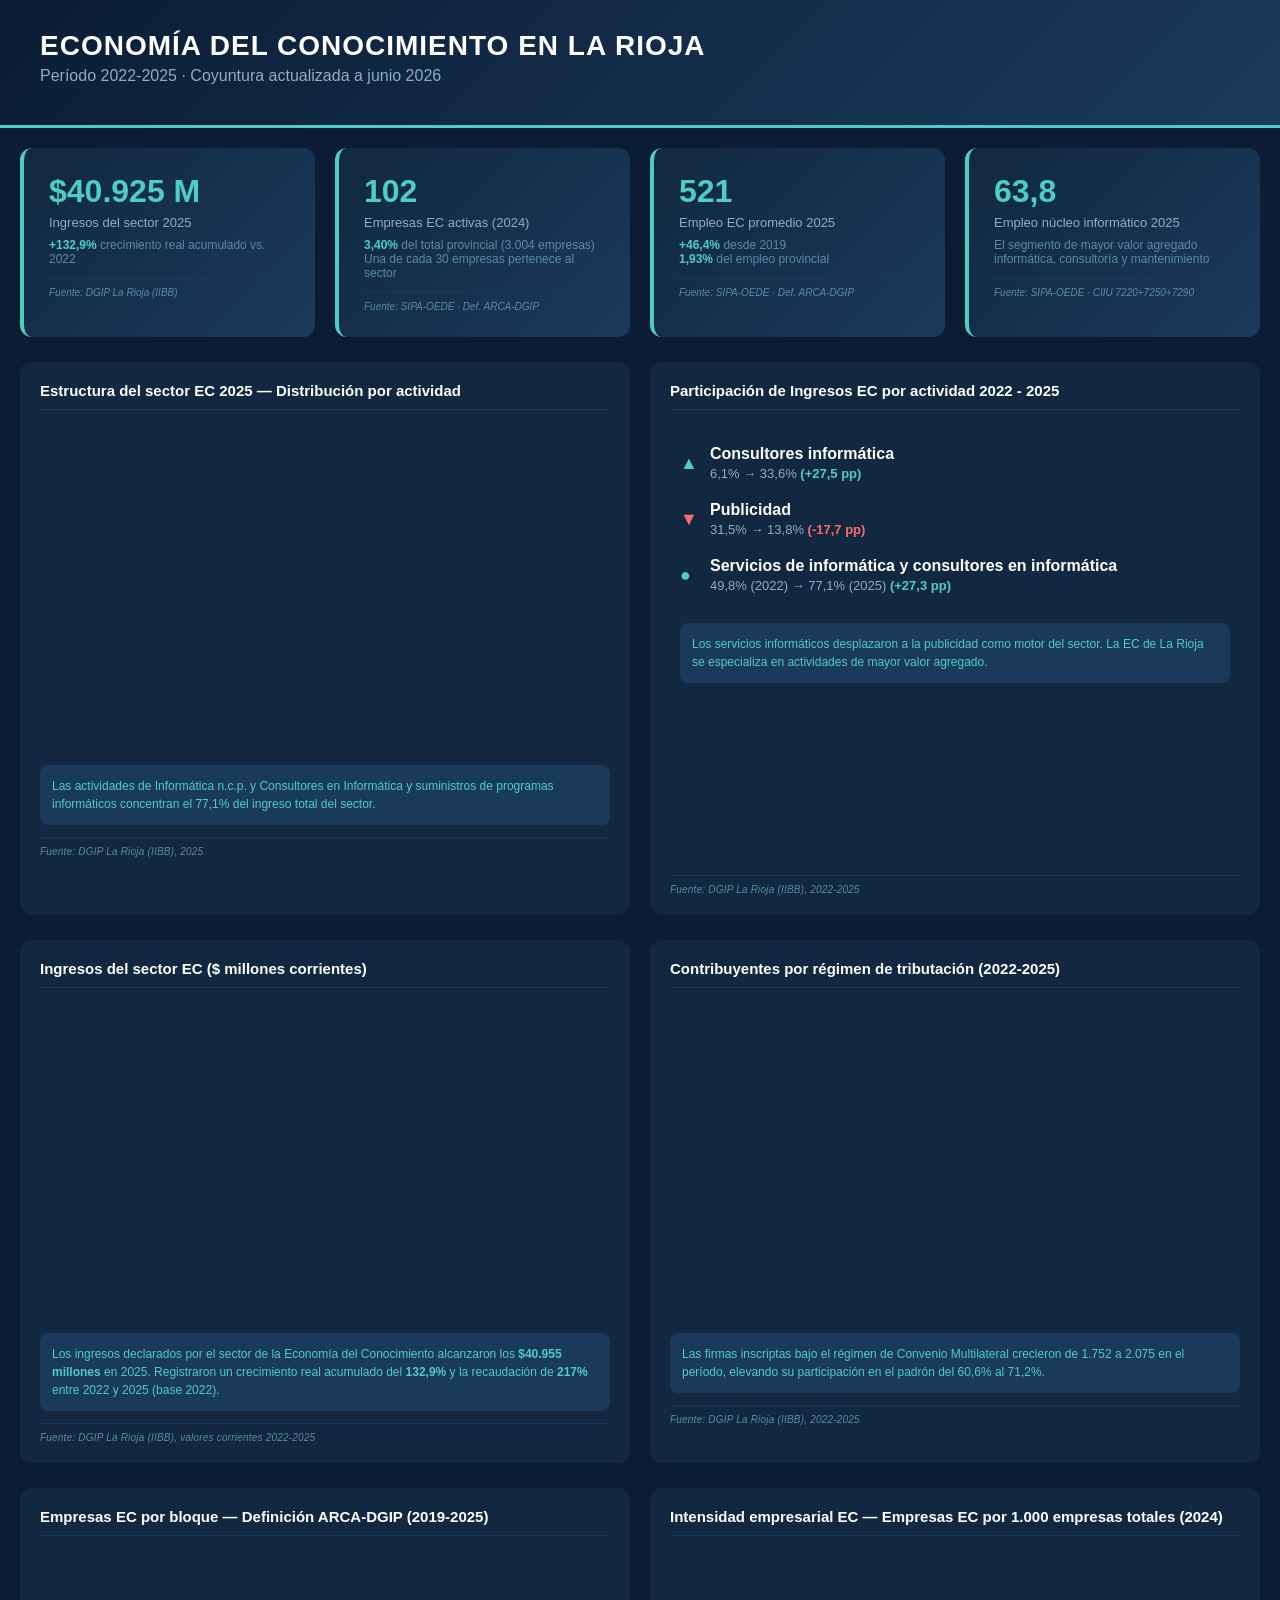
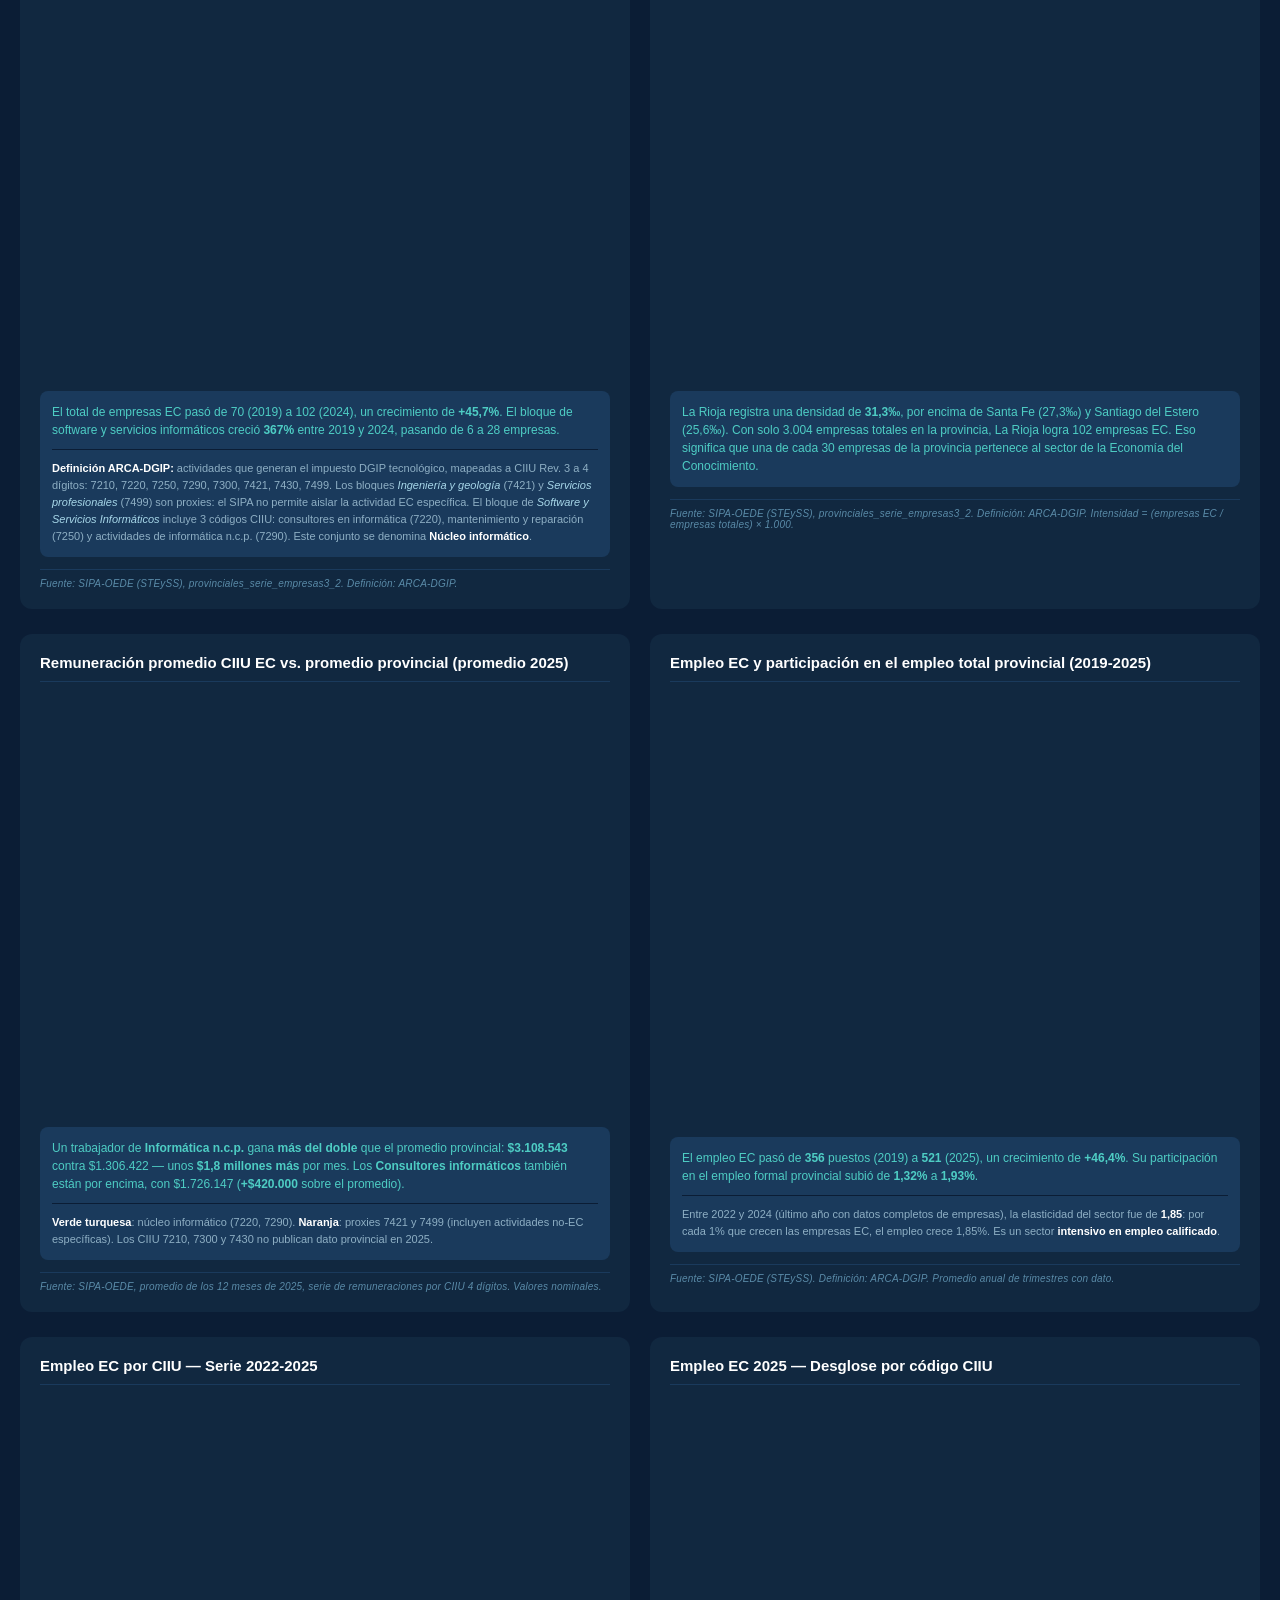
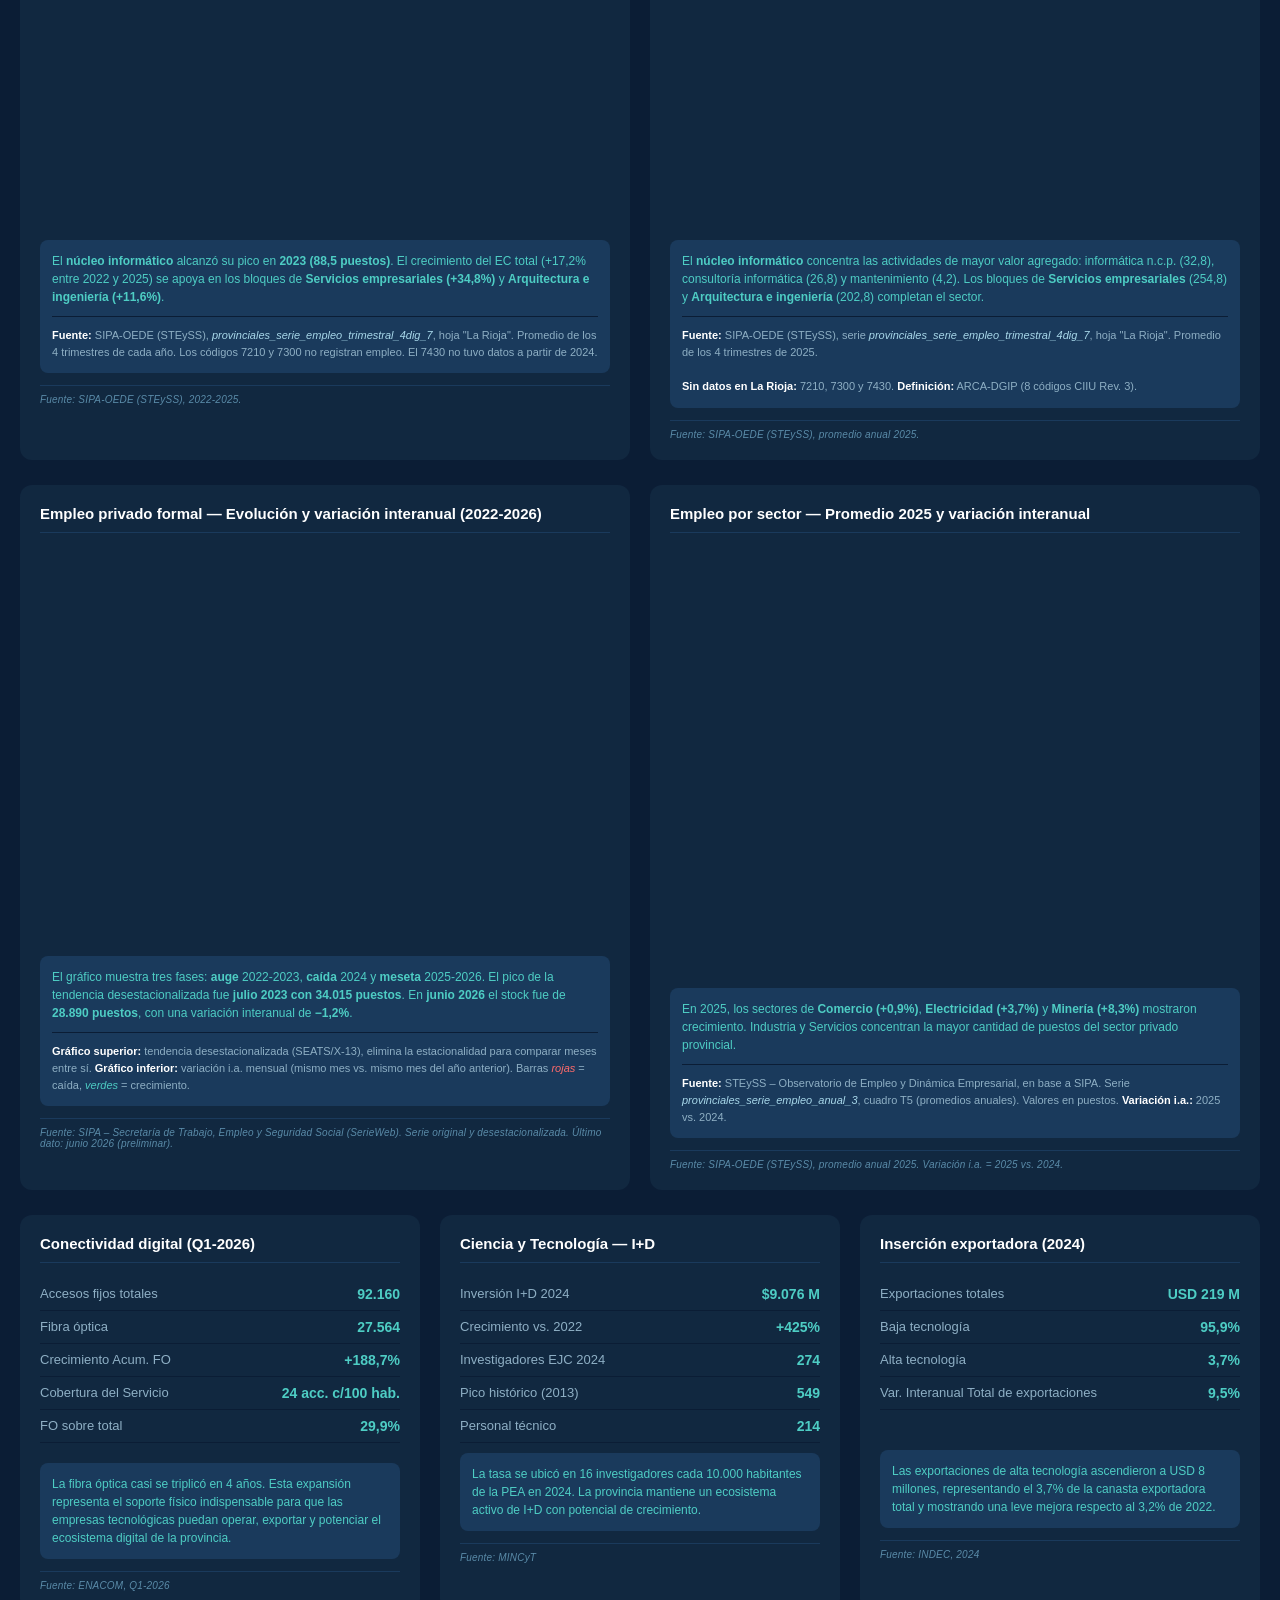
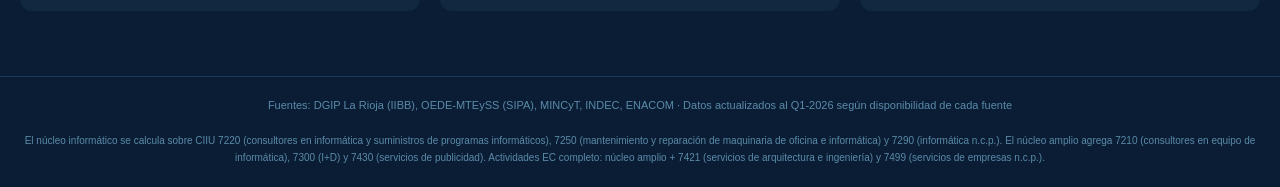
==== commit 4400acce: "modificaciones y aumento de informe" ====
--- a/dashboard/index.html
+++ b/dashboard/index.html
@@ -285,16 +285,18 @@
     <div class="chart-row">
 
         <div class="chart-box">
-            <h3>Ingresos reales del sector EC ($ millones, base=2022)</h3>
+            <h3>Ingresos del sector EC ($ millones corrientes)</h3>
             <div id="chart-ingresos" class="chart-container"></div>
             <div class="highlight-box">
                 <div class="positive">
                     Los ingresos declarados por el sector de la Economía
-                    del Conocimiento registraron un crecimiento real acumulado
-                    del 132,9% y la recaudación de 217% entre 2022 y 2025.
-                </div>
-            </div>
-            <div class="chart-source">Fuente: DGIP La Rioja (IIBB), deflactado por IPC NOA (INDEC)</div>
+                    del Conocimiento alcanzaron los <strong>$40.955 millones</strong>
+                    en 2025. Registraron un crecimiento real acumulado
+                    del <strong>132,9%</strong> y la recaudación de <strong>217%</strong>
+                    entre 2022 y 2025 (base 2022).
+                </div>
+            </div>
+            <div class="chart-source">Fuente: DGIP La Rioja (IIBB), valores corrientes 2022-2025</div>
         </div>
 
         <div class="chart-box">
@@ -487,7 +489,7 @@
 
             <div class="highlight-box" style="margin-top:20px;">
                 <div class="positive">
-                    El gráfico muestra tres fases: <strong>auge</strong> 2022-2023, <strong>caída</strong> 2024 Y <strong>meseta</strong> 2025-2026. El pico fue mayo 2023 con 34.329 puestos. En <strong>mayo 2026</strong> el stock fue de <strong>30.305 puestos</strong>, con una variación interanual de <strong>−1,7%</strong>.
+                    El gráfico muestra tres fases: <strong>auge</strong> 2022-2023, <strong>caída</strong> 2024 y <strong>meseta</strong> 2025-2026. El pico de la tendencia desestacionalizada fue <strong>julio 2023 con 34.015 puestos</strong>. En <strong>junio 2026</strong> el stock fue de <strong>28.890 puestos</strong>, con una variación interanual de <strong>−1,2%</strong>.
                 </div>
                 <div class="nota">
                     <strong>Gráfico superior:</strong> tendencia
@@ -719,7 +721,22 @@
         chart: { type: "column" },
         title: { text: "" },
         xAxis: { categories: ["2022", "2023", "2024", "2025"] },
-        yAxis: { title: { text: "$ millones (base dic-2022)" } },
+        yAxis: {
+            title: {
+                text: "$ millones corrientes",
+                style: { color: "#8EAFC4" }
+            },
+            labels: {
+                style: { color: "#8EAFC4" },
+                format: "${value:,.0f}"
+            }
+        },
+        tooltip: {
+            formatter: function () {
+                return '<b>' + this.x + '</b><br/>' +
+                       'Ingresos: <b>$' + this.y.toLocaleString('es-AR') + ' M</b>';
+            }
+        },
         plotOptions: {
             column: {
                 dataLabels: {
@@ -728,15 +745,16 @@
                     style: {
                         color: "#4ECDC4",
                         textOutline: "none",
-                        fontWeight: "bold"
+                        fontWeight: "bold",
+                        fontSize: "11px"
                     }
                 }
             }
         },
         legend: { enabled: false },
         series: [{
-            name: "Ingreso real",
-            data: [1694, 2342, 3051, 3945],
+            name: "Ingresos corrientes",
+            data: [2013, 6367, 19959, 40955],
             color: {
                 linearGradient: { x1: 0, y1: 0, x2: 0, y2: 1 },
                 stops: [[0, "#4ECDC4"], [1, "#1A6B8A"]]
